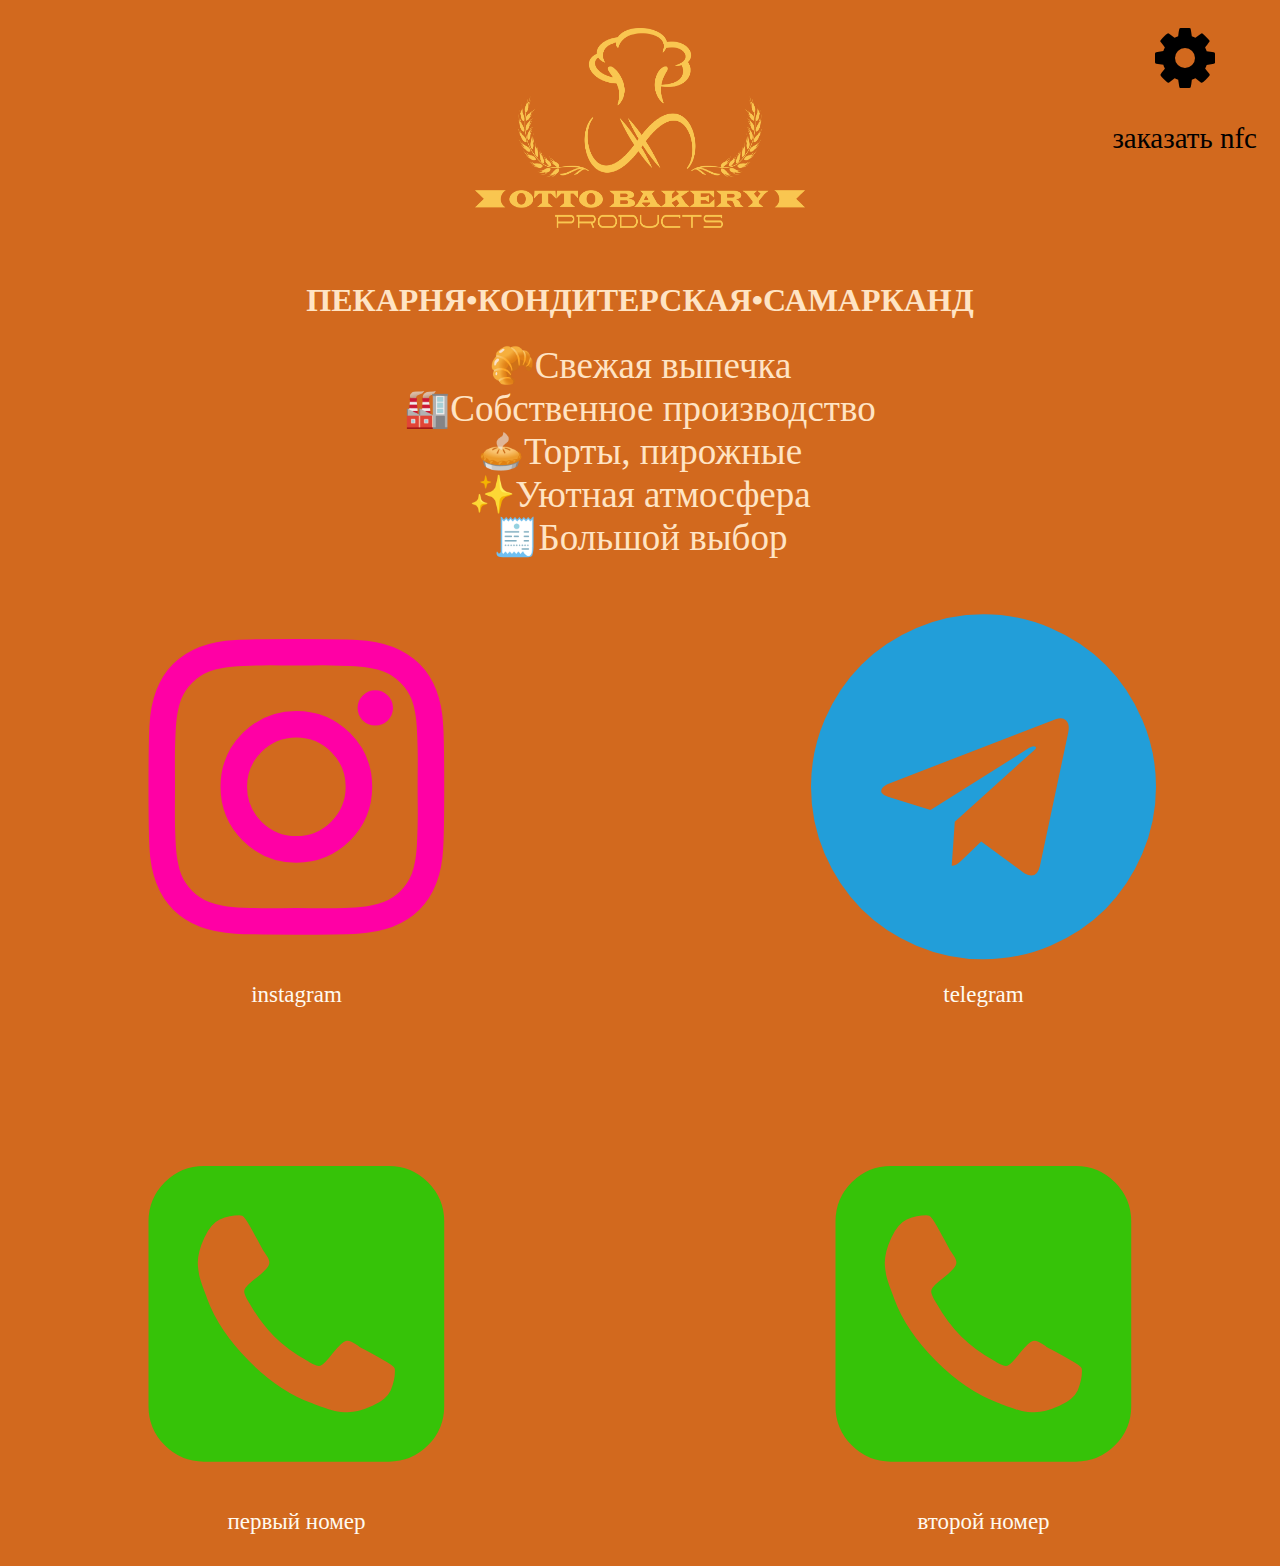
==== index.html @ 3d4f0631 "Add files via upload" ====
<!doctype html>
<html lang="ru">

<head>
    <!-- Primary Meta Tags -->
    <title>OTTO BAKERY</title>
    <meta name="title" content="OTTO  BAKERY">
    <meta name="description" content="Принимаем заказы на торты и пирожные любой сложности. 
">

    <!-- Open Graph / Facebook -->
    <meta property="og:type" content="website">
    <meta property="og:url" content="https://metatags.io/">
    <meta property="og:title" content="OTTO  BAKERY">
    <meta property="og:description" content="Принимаем заказы на торты и пирожные любой сложности. 
">
    <meta property="og:image"
        content="https://metatags.io/assets/meta-tags-16a33a6a8531e519cc0936fbba0ad904e52d35f34a46c97a2c9f6f7dd7d336f2.png">

    <!-- Twitter -->
    <meta property="twitter:card" content="summary_large_image">
    <meta property="twitter:url" content="https://metatags.io/">
    <meta property="twitter:title" content="OTTO  BAKERY">
    <meta property="twitter:description" content="Принимаем заказы на торты и пирожные любой сложности. 
">
    <meta property="twitter:image"
        content="https://metatags.io/assets/meta-tags-16a33a6a8531e519cc0936fbba0ad904e52d35f34a46c97a2c9f6f7dd7d336f2.png">


    <!-- Bootstrap CSS -->
    <link href="https://cdn.jsdelivr.net/npm/bootstrap@5.0.2/dist/css/bootstrap.min.css" rel="stylesheet"
        integrity="sha384-EVSTQN3/azprG1Anm3QDgpJLIm9Nao0Yz1ztcQTwFspd3yD65VohhpuuCOmLASjC" crossorigin="anonymous">

    <link rel="apple-touch-icon" sizes="180x180" href="icon/apple-touch-icon.png">
    <link rel="icon" type="image/png" sizes="32x32" href="icon/favicon-32x32.png">
    <link rel="icon" type="image/png" sizes="16x16" href="icon/favicon-16x16.png">
    <link rel="manifest" href="/site.webmanifest">

    <meta name="msapplication-TileColor" content="#D2691E">
    <meta name="theme-color" content="#D2691E">

    <link rel="stylesheet" href="css/font-awesome.css">
    <link rel="stylesheet" href="css/style.css">



</head>

<body>
    <div class="body-social">
         <a href="https://t.me/shokha_282">
        <i class="fa fa-cog" aria-hidden="true"></i>
    </a>
    <p class="body-subtitle"> заказать nfc</p>
    </div>
   
    <header>
        <div class="container">
            <img class="header-img" src="img/otto.png" alt="otto">
            <h1>ПЕКАРНЯ•КОНДИТЕРСКАЯ•САМАРКАНД</h1>
            <p class="header__title">
                🥐Свежая выпечка
                <br>
                🏭Собственное производство
                <br>
                🥧Торты, пирожные
                <br>
                ✨Уютная атмосфера
                <br>
                🧾Большой выбор
            </p>

        </div>
    </header>
    <section class="section-social">
        <div class="container">
            <div class="wrapper">
                <div class="social-item">
                    <a href="https://www.instagram.com/otto.bakery/">
                        <i class="fa fa-instagram" aria-hidden="true"></i>
                    </a>
                    <p class="sub-title">instagram</p>
                </div>
                <div class="social-item">
                    <a href="https://t.me/ottobakery">
                        <i class="fa fa-telegram" aria-hidden="true"></i>
                    </a>
                    <p class="sub-title">telegram</p>
                </div>
                <div class="social-item">
                    <a href="tel:+998339771000">
                        <i class="fa fa-phone-square" aria-hidden="true"></i>
                    </a>
                    <p class="sub-title">первый номер</p>
                </div>
                <div class="social-item">
                    <a href="tel:+998904691000">
                        <i class="fa fa-phone-square" aria-hidden="true"></i>
                    </a>
                    <p class="sub-title">второй номер</p>
                </div>
            </div>

        </div>
    </section>














    <script src="https://cdn.jsdelivr.net/npm/bootstrap@5.0.2/dist/js/bootstrap.bundle.min.js"
        integrity="sha384-MrcW6ZMFYlzcLA8Nl+NtUVF0sA7MsXsP1UyJoMp4YLEuNSfAP+JcXn/tWtIaxVXM"
        crossorigin="anonymous"></script>


</body>

</html>
---- css/style.css ----
body {
    background: #D2691E;
    position: relative;
}
header{
    text-align: center;
    color: bisque;
    
}
.header-img {
    height: 200px;
    width: 330px;
    margin: 20px 0;
}
.header__title {
    font-size: 21px;
    margin-top: 10px;
}

.section-social{
    text-align: center;
}

.wrapper {
    display: grid;
    grid-template-columns: repeat(2, 1fr);
    grid-template-rows: repeat(2, 1fr);
    gap:100px 35px;
}


.fa-instagram{
    color:#ff00a5 ;
    font-size: 225px;
}
.fa-telegram{
    color: #229ED9;
    font-size: 225px;
}
.fa-phone-square{
    color: #36c308;
    font-size: 225px;
}
.fa-cog{
    font-size: 50px;
    color: black;
}
.body-subtitle{
    font-size: 15px;
}
.body-social{
    right: 15px;
    top: 15px;
    position: absolute;
    text-align: center;
}

.sub-title {
    font-size: 23px;
    color: floralwhite;
}

.fa{
    transition: all 0.5s;
}
.fa:hover {
    transform: scale(1.5,1.5);
}




@media (min-width: 768px) { 
    .header__title{
        font-size: 37px;
        margin-top: 25px;
    }
    .fa-instagram{
        font-size: 345px;
    }
    .fa-telegram{
        font-size: 345px;
    }
    .fa-phone-square{
        font-size: 345px;
    }
    .wrapper {
        gap: 110px 110px ;
    }
    .section-social{
        margin-top: 55px;
    }
    h1 {
        margin-top: 30px;
    }
    .fa-cog {
        font-size: 70px;
    }
    .body-subtitle{
        font-size: 29px;
    }
        
 }
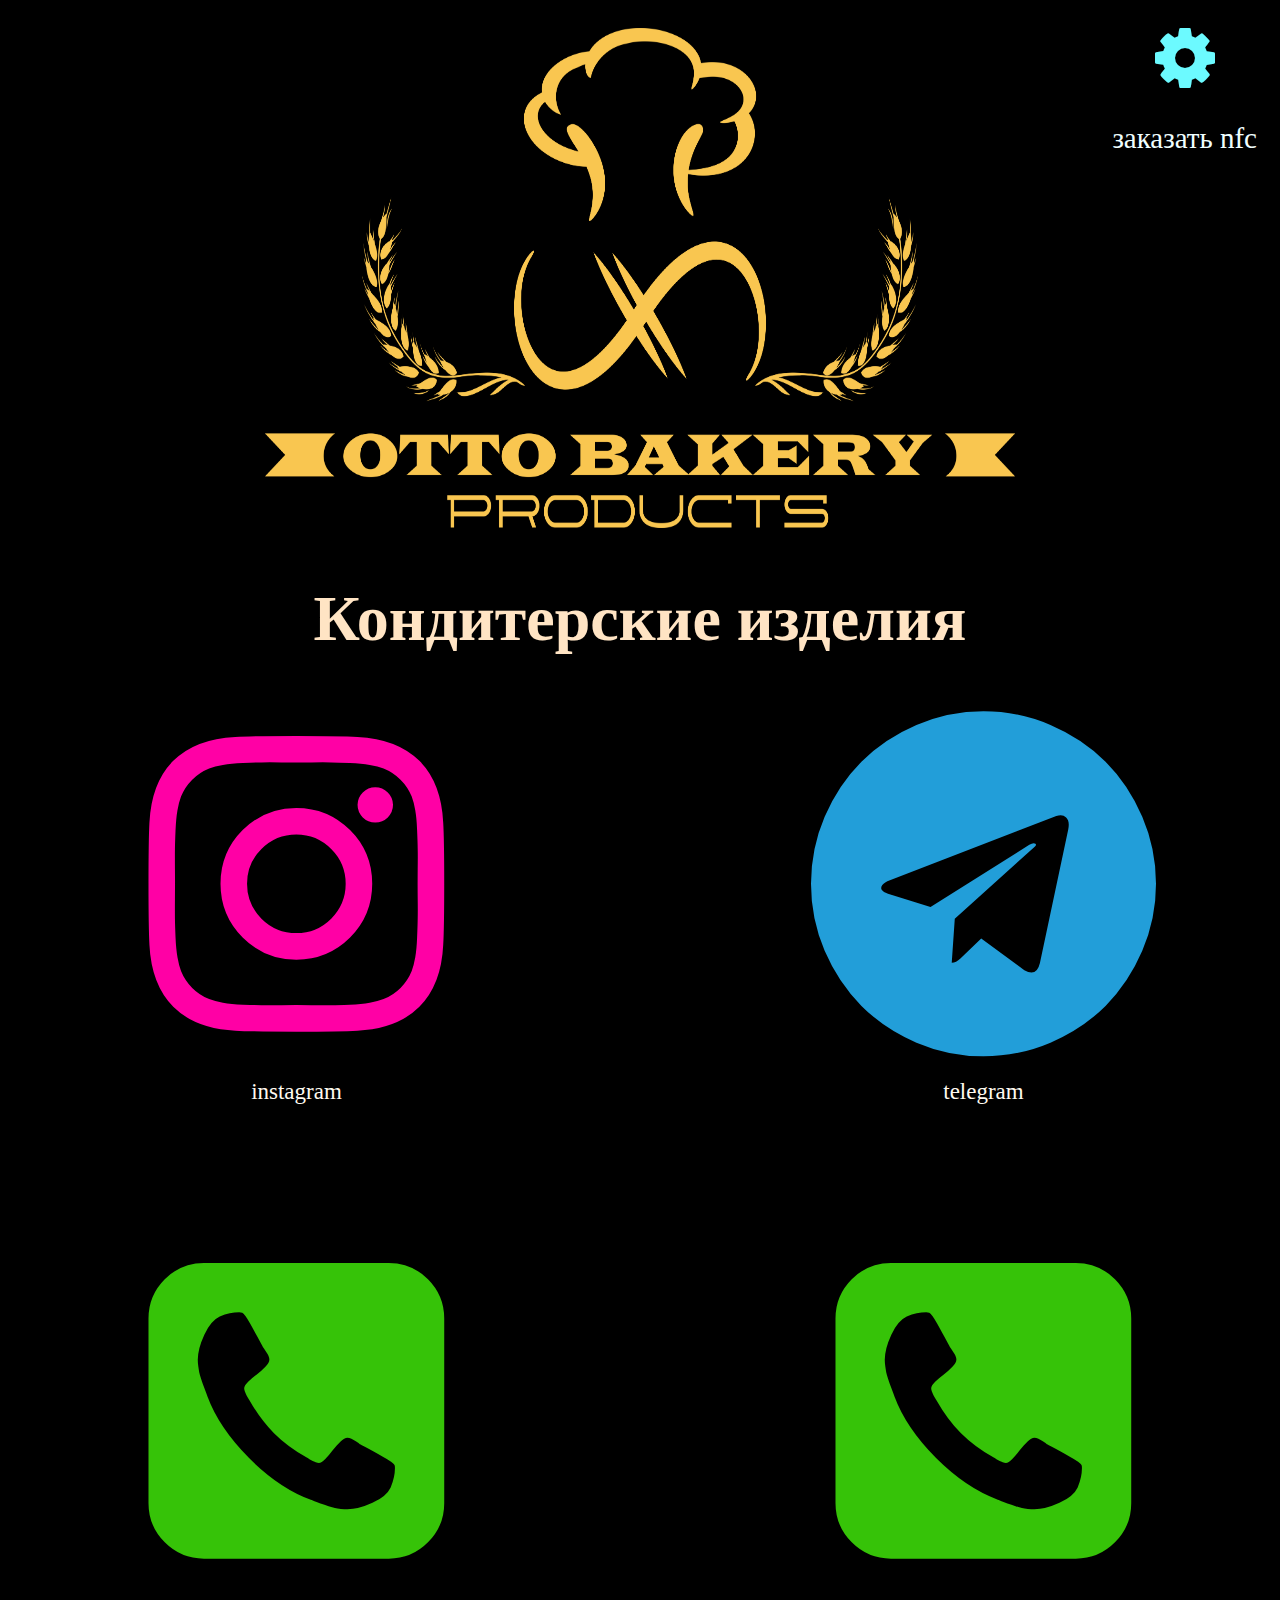
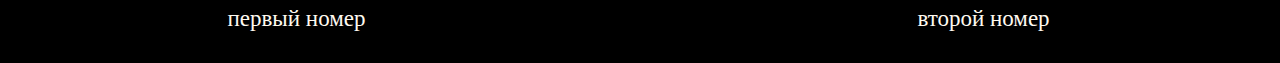
==== commit 2f529728: "Update index.html" ====
--- a/index.html
+++ b/index.html
@@ -2,30 +2,8 @@
 <html lang="ru">
 
 <head>
-    <!-- Primary Meta Tags -->
+
     <title>OTTO BAKERY</title>
-    <meta name="title" content="OTTO  BAKERY">
-    <meta name="description" content="Принимаем заказы на торты и пирожные любой сложности. 
-">
-
-    <!-- Open Graph / Facebook -->
-    <meta property="og:type" content="website">
-    <meta property="og:url" content="https://metatags.io/">
-    <meta property="og:title" content="OTTO  BAKERY">
-    <meta property="og:description" content="Принимаем заказы на торты и пирожные любой сложности. 
-">
-    <meta property="og:image"
-        content="https://metatags.io/assets/meta-tags-16a33a6a8531e519cc0936fbba0ad904e52d35f34a46c97a2c9f6f7dd7d336f2.png">
-
-    <!-- Twitter -->
-    <meta property="twitter:card" content="summary_large_image">
-    <meta property="twitter:url" content="https://metatags.io/">
-    <meta property="twitter:title" content="OTTO  BAKERY">
-    <meta property="twitter:description" content="Принимаем заказы на торты и пирожные любой сложности. 
-">
-    <meta property="twitter:image"
-        content="https://metatags.io/assets/meta-tags-16a33a6a8531e519cc0936fbba0ad904e52d35f34a46c97a2c9f6f7dd7d336f2.png">
-
 
     <!-- Bootstrap CSS -->
     <link href="https://cdn.jsdelivr.net/npm/bootstrap@5.0.2/dist/css/bootstrap.min.css" rel="stylesheet"
@@ -36,8 +14,8 @@
     <link rel="icon" type="image/png" sizes="16x16" href="icon/favicon-16x16.png">
     <link rel="manifest" href="/site.webmanifest">
 
-    <meta name="msapplication-TileColor" content="#D2691E">
-    <meta name="theme-color" content="#D2691E">
+    <meta name="msapplication-TileColor" content="#000">
+    <meta name="theme-color" content="#000">
 
     <link rel="stylesheet" href="css/font-awesome.css">
     <link rel="stylesheet" href="css/style.css">
@@ -48,28 +26,16 @@
 
 <body>
     <div class="body-social">
-         <a href="https://t.me/shokha_282">
-        <i class="fa fa-cog" aria-hidden="true"></i>
-    </a>
-    <p class="body-subtitle"> заказать nfc</p>
+        <a href="https://t.me/shokha_282">
+            <i class="fa fa-cog" aria-hidden="true"></i>
+        </a>
+        <p class="body-subtitle"> заказать nfc</p>
     </div>
-   
+
     <header>
         <div class="container">
             <img class="header-img" src="img/otto.png" alt="otto">
-            <h1>ПЕКАРНЯ•КОНДИТЕРСКАЯ•САМАРКАНД</h1>
-            <p class="header__title">
-                🥐Свежая выпечка
-                <br>
-                🏭Собственное производство
-                <br>
-                🥧Торты, пирожные
-                <br>
-                ✨Уютная атмосфера
-                <br>
-                🧾Большой выбор
-            </p>
-
+            <h1>Кондитерские изделия</h1>
         </div>
     </header>
     <section class="section-social">
@@ -124,4 +90,4 @@
 
 </body>
 
-</html>+</html>
--- a/css/style.css
+++ b/css/style.css
@@ -1,5 +1,5 @@
 body {
-    background: #D2691E;
+    background: #000000;
     position: relative;
 }
 header{
@@ -8,14 +8,13 @@
     
 }
 .header-img {
-    height: 200px;
-    width: 330px;
+    height: 500px;
+    width: 750px;
     margin: 20px 0;
 }
-.header__title {
-    font-size: 21px;
-    margin-top: 10px;
-}
+
+
+
 
 .section-social{
     text-align: center;
@@ -43,7 +42,7 @@
 }
 .fa-cog{
     font-size: 50px;
-    color: black;
+    color: rgb(108, 250, 255);
 }
 .body-subtitle{
     font-size: 15px;
@@ -53,6 +52,7 @@
     top: 15px;
     position: absolute;
     text-align: center;
+    color: azure;
 }
 
 .sub-title {
@@ -92,6 +92,7 @@
     }
     h1 {
         margin-top: 30px;
+        font-size: 64px;
     }
     .fa-cog {
         font-size: 70px;
